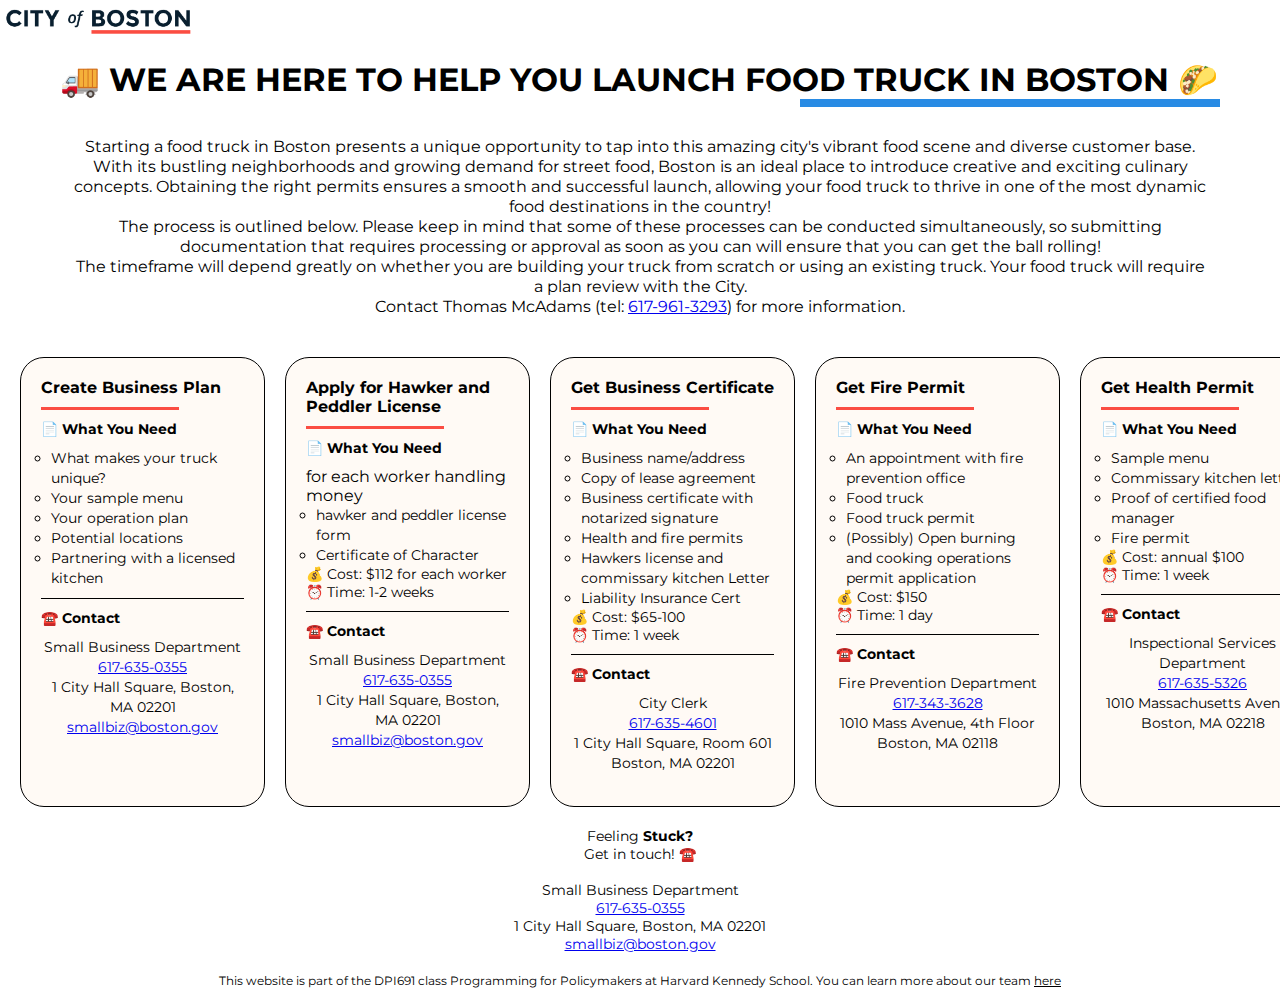
==== index.html @ a2e69d88 "fixed small card formats" ====
<!DOCTYPE html>
<html lang="en">
<head>
    <meta charset="UTF-8">
    <meta name="viewport" content="width=device-width, initial-scale=1.0">
    <title>Food Truck Launch Guide</title>
    <link href="https://fonts.googleapis.com/css2?family=Montserrat:wght@400;700;800&display=swap" rel="stylesheet">
    <link href="https://fonts.googleapis.com/css?family=Lora" rel="stylesheet">
    <link rel="stylesheet" href="styles-mainpage.css">
</head>
<body>

    <div class="logo">
        <img src="images/city-boston-logo.png" alt="Boston Food Truck Logo" class="logo-image">
    </div>

    <header>
        <h1>🚚 WE ARE HERE TO HELP YOU LAUNCH FOOD TRUCK IN BOSTON 🌮</h1>
        <div class="header-accent"></div>
    </header>

    <main>
        <p class="intro-text">
            Starting a food truck in Boston presents a unique opportunity to tap into this amazing city's vibrant food scene and diverse customer base. With its bustling neighborhoods and growing demand for street food, Boston is an ideal place to introduce creative and exciting culinary concepts.
            Obtaining the right permits ensures a smooth and successful launch, allowing your food truck to thrive in one of the most dynamic food destinations in the country!<br>
            The process is outlined below. Please keep in mind that some of these processes can be conducted simultaneously, so submitting documentation that requires processing or approval as soon as you can will ensure that you can get the ball rolling!<br>
            The timeframe will depend greatly on whether you are building your truck from scratch or using an existing truck. Your food truck will require a plan review with the City.<br>
            Contact Thomas McAdams (tel: <a href="tel:617-961-3293">617-961-3293</a>) for more information. 
        </p>

        <div class="steps-wrapper">
            <div class="steps-container">
                <!-- Card 1 -->
                <div class="step-card" data-card-src="card_expanded/card_exp1.html">
                    <h2>Create Business Plan</h2>
                    <div class="accent-line"></div>
                    <h3>📄 What You Need</h3>
                    <ul>
                        <li>What makes your truck unique?</li>
                        <li>Your sample menu</li>
                        <li>Your operation plan</li>
                        <li>Potential locations</li>
                        <li>Partnering with a licensed kitchen</li>
                     </ul>
                     <div class="contact-section">
                        <h3>☎️ Contact</h3>
                        <address>
                            Small Business Department<br>
                            <a href="tel:617-635-0355">617-635-0355</a><br>
                            1 City Hall Square, Boston, MA 02201<br>
                            <a href="mailto:smallbiz@boston.gov">smallbiz@boston.gov</a>
                        </address>
                    </div>
                </div>

                 <!-- Card 2 -->
                 <div class="step-card" data-card-src="card_expanded/card_exp2.html">
                    <h2>Apply for Hawker and Peddler License</h2>
                    <div class="accent-line"></div>
                    <h3>📄 What You Need</h3>
                    <p>for each worker handling money</p>
                    <ul>
                        <li>hawker and peddler license form</li>
                        <li>Certificate of Character</li>
                    </ul>
                    <div class="cost-time">
                        <p>💰 Cost: $112 for each worker</p>
                        <p>⏰ Time: 1-2 weeks</p>
                    </div>
                    <div class="contact-section">
                        <h3>☎️ Contact</h3>
                        <address>
                            Small Business Department<br>
                            <a href="tel:617-635-0355">617-635-0355</a><br>
                            1 City Hall Square, Boston, MA 02201<br>
                            <a href="mailto:smallbiz@boston.gov">smallbiz@boston.gov</a>
                        </address>
                    </div>
                </div>
        
                <!-- Card 3 -->
                <div class="step-card" data-card-src="card_expanded/card_exp3.html">
                    <h2>Get Business Certificate</h2>
                    <div class="accent-line"></div>
                    <h3>📄 What You Need</h3>
                    <ul>
                        <li>Business name/address</li>
                        <li>Copy of lease agreement</li>
                        <li>Business certificate with notarized signature</li>
                        <li>Health and fire permits</li>
                        <li>Hawkers license and commissary kitchen Letter</li>
                        <li>Liability Insurance Cert</li>
                    </ul>
                    <div class="cost-time">
                        <p>💰 Cost: $65-100</p>
                        <p>⏰ Time: 1 week</p>
                    </div>
                    <div class="contact-section">
                        <h3>☎️ Contact</h3>
                        <address>
                            City Clerk <br>
                            <a href="tel:617-635-4601">617-635-4601</a><br>
                            1 City Hall Square, Room 601 Boston, MA 02201
                        </address>
                    </div>
                </div>

                <!-- Card 4 -->
                <div class="step-card" data-card-src="card_expanded/card_exp4.html">
                    <h2>Get Fire Permit</h2>
                    <div class="accent-line"></div>
                    <h3>📄 What You Need</h3>
                    <ul>
                        <li>An appointment with fire prevention office </li>
                        <li>Food truck</li>
                        <li>Food truck permit</li>
                        <li>(Possibly) Open burning and cooking operations permit application</li>
                        
                    </ul>
                    <div class="cost-time">
                        <p>💰 Cost: $150</p>
                        <p>⏰ Time: 1 day</p>
                    </div>
                    <div class="contact-section">
                        <h3>☎️ Contact</h3>
                        <address>
                            Fire Prevention Department<br>
                            <a href="tel:617-343-3628">617-343-3628</a><br>
                            1010 Mass Avenue, 4th Floor Boston, MA 02118
                        </address>
                    </div>
                </div>
        
                <!-- Card 5 -->
                <div class="step-card" data-card-src="card_expanded/card_exp5.html">
                    <h2>Get Health Permit</h2>
                    <div class="accent-line"></div>
                    <h3>📄 What You Need</h3>
                    <ul>
                        <li>Sample menu</li>
                        <li>Commissary kitchen letter</li>
                        <li>Proof of certified food manager</li>
                        <li>Fire permit</li>  
                    </ul>
                    <div class="cost-time">
                        <p>💰 Cost: annual $100</p>
                        <p>⏰ Time: 1 week</p>
                    </div>
                    <div class="contact-section">
                        <h3>☎️ Contact</h3>
                        <address>
                            Inspectional Services Department<br>
                            <a href="tel:617-635-5326">617-635-5326</a><br>
                            1010 Massachusetts Avenue, Boston, MA 02218
                        </address>
                    </div>
                </div>


                <!-- Card 6 -->
                <div class="step-card" data-card-src="card_expanded/card_exp6.html">
                    <h2>Procure Insurance</h2>
                    <div class="accent-line"></div>
                    <h3>📄 What You Need</h3>
                    <ul>
                        <li>Certificate of liability insurance</li>
                    </ul>
                    <div class="contact-section">
                        <h3>☎️ Contact</h3>
                        <address>
                            Small Business Department<br>
                            <a href="tel:617-635-0355">617-635-0355</a><br>
                            1 City Hall Square, Boston, MA 02201<br>
                            <a href="mailto:smallbiz@boston.gov">smallbiz@boston.gov</a>
                        </address>
                    </div>
                </div>

                <!-- Card 7 -->
                <div class="step-card" data-card-src="card_expanded/card_exp7.html">
                    <h2>Submit Food Truck Permit Application</h2>
                    <div class="accent-line"></div>
                    <h3>📄 What You Need</h3>
                    <ul>
                        <li>Business certificate</li>
                        <li>Health permit</li>
                        <li>Fire/Open cooking permit</li>
                        <li>Hawkers/Paddlers licenses</li>
                        <li>Commissary kitchen letter</li>
                        <li>Premise permit</li>
                    </ul>
                    <div class="cost-time">
                        <p>💰 Cost: $500</p>
                        <p>⏰ Time: 1 week</p>
                    </div>
                    <div class="contact-section">
                        <h3>☎️ Contact</h3>
                        <address>
                            Small Business Department<br>
                            <a href="tel:617-635-0355">617-635-0355</a><br>
                            1 City Hall Square, Boston, MA 02201<br>
                            <a href="mailto:smallbiz@boston.gov">smallbiz@boston.gov</a>
                        </address>
                    </div>
                </div>

                <!-- Card 8 -->
                <div class="step-card" data-card-src="card_expanded/card_exp8.html">
                    <h2>Choose Vending Location</h2>
                    <div class="accent-line"></div>
                    <h3>📄 If public:</h3>
                      <ul>
                        <li>Wait to be assigned to an available site</li>
                        <li>Apply to the next public site lottery</li>
                     </ul>
                    <h3>📄 If private:</h3>
                    <ul>
                        <li>Start vending at your designated spot</li>
                    </ul>
                    <div class="cost-time">
                    <p>⏰ Time: 2 weeks</p>
                    </div>
                    <div class="contact-section">
                        <h3>☎️ Contact</h3>
                        <address>
                            Small Business Department<br>
                            <a href="tel:617-635-0355">617-635-0355</a><br>
                            1 City Hall Square, Boston, MA 02201<br>
                            <a href="mailto:smallbiz@boston.gov">smallbiz@boston.gov</a>
                        </address>
                    </div>
                </div>
               
    </main>

    <p class="contact-text">
         Feeling <strong> Stuck? </strong> <br> Get in touch! ☎️ <br>
         <br>   
            Small Business Department<br>
            <a href="tel:617-635-0355">617-635-0355</a><br>
            1 City Hall Square, Boston, MA 02201<br>
            <a href="mailto:smallbiz@boston.gov">smallbiz@boston.gov</a>
    </p>



    <footer>
        <p>This website is part of the DPI691 class Programming for Policymakers at Harvard Kennedy School. You can learn more about our team <a href="#">here</a></p>
    </footer>

    <!-- Add this modal structure -->
    <div id="modal" class="modal">
        <div class="modal-content">
            <span class="close-modal">&times;</span>
            <div id="modal-content-container"></div>
        </div>
    </div>

    <!-- Load JavaScript at the end of body -->
    <script src="script.js"></script>
</body>
</html>
---- styles-mainpage.css ----
:root {
    --primary-blue: #288BE4;
    --primary-red: #FB4D42;
    --dark-blue: #091F2F;
    --bg-cream: #FFFAF5;
}

* {
    margin: 0;
    padding: 0;
    box-sizing: border-box;
}

body {
    font-family: 'Montserrat', sans-serif;
    background: FFFFFF;
    min-width: 320px;
}

.navigation {
    position: absolute;
    top: 0px;
    right: 0px;
    display: flex;
    gap: 0px;
}

.nav-btn {
    padding: 11px 40px;
    border: 1px solid black;
    font-size: 20px;
    font-weight: 700;
    color: white;
    cursor: pointer;
}

.process { background-color: var(--dark-blue); }
.resources { background-color: var(--primary-red); }
.about { background-color: var(--primary-blue); }

.logo {
    position: absolute;
    top: 0px;
    left: 0px;
    width: 200px;
    height: auto;
    z-index: 100;
}

.logo-image {
    width: 100%;
    height: auto;
    display: block;
}

header {
    padding: 60px 60px 10px;
    position: relative;
}

#header-mainpage {
    color: var(--dark-blue);
    font-size: 32px;
    font-weight: 800;
    margin-bottom: 10px;
    margin-top: 20px;
    text-align: center;
}

.header-accent {
    width: 420px;
    height: 8px;
    background: var(--primary-blue);
    margin-left: auto;
}

.intro-text {
    max-width: 1172px;
    margin: 0 auto;
    text-align: center;
    line-height: 20px;
    font-size: 16px;
    padding: 20px;
}

.cost-time {
    font-size: 14px;
}

.steps-wrapper {
    width: 100%;
    overflow-x: auto;
    padding: 20px 0;
}

.steps-container {
    display: inline-flex;
    gap: 20px;
    padding: 0 20px;
    min-width: min-content;
    margin: 0 auto;
}

.step-card {
    width: 245px;
    height: 450px;
    flex: 0 0 auto;
    background: var(--bg-cream);
    border-radius: 24px;
    border: 1px solid black;
    padding: 20px;
}

.accent-line {
    width: 138px;
    height: 3px;
    background: var(--primary-red);
    margin: 10px 0;
}

.step-card h2 {
    font-size: 16px;
    font-weight: 700;
}

.step-card h3 {
    font-size: 14px;
    font-weight: 700;
    margin: 10px 0 10px;
    text-align: left;
}

.step-card ul {
    list-style: circle;
    padding: 0;
    margin-left: 10px;
    line-height: 20px;
    font-size: 14px;
}

.contact-text {
    font-size: 14px;
    font-weight: 400;
    margin: 0;
    text-align: center;
}

.contact-section {
    border-top: 1px solid black;
    padding-top: 15 10px;
    text-align: center;
    margin-top: 10px;
    margin-bottom: 10px;
}

address {
    font-style: normal;
    line-height: 20px;
    font-size: 14px;
}

.progress-section {
    display: flex;
    justify-content: space-between;
    align-items: center;
    padding: 20px;
    max-width: 1200px;
    margin: 0 auto;
}

footer {
    text-align: center;
    padding: 20px;
    font-size: 12px;
}

footer a {
    color: black;
    text-decoration: underline;
}

.steps-wrapper {
    width: 100%;
    overflow-x: auto;  /* Enables horizontal scrolling */
    padding: 20px 0;
}

.steps-container {
    display: inline-flex;  /* Makes cards flow horizontally */
    gap: 20px;  /* Space between cards */
    padding: 0 20px;
    min-width: min-content;  /* Ensures container can grow to fit all cards */
}

.step-card {
    width: 245px;  /* Fixed width for each card */
    height: 450px;
    flex: 0 0 auto;  /* Prevents cards from shrinking */
    background: var(--bg-cream);
    border-radius: 24px;
    border: 1px solid black;
    padding: 20px;
    cursor: pointer;
    transition: transform 0.2s;
}

.step-card:hover {
    transform: scale(1.02);
}
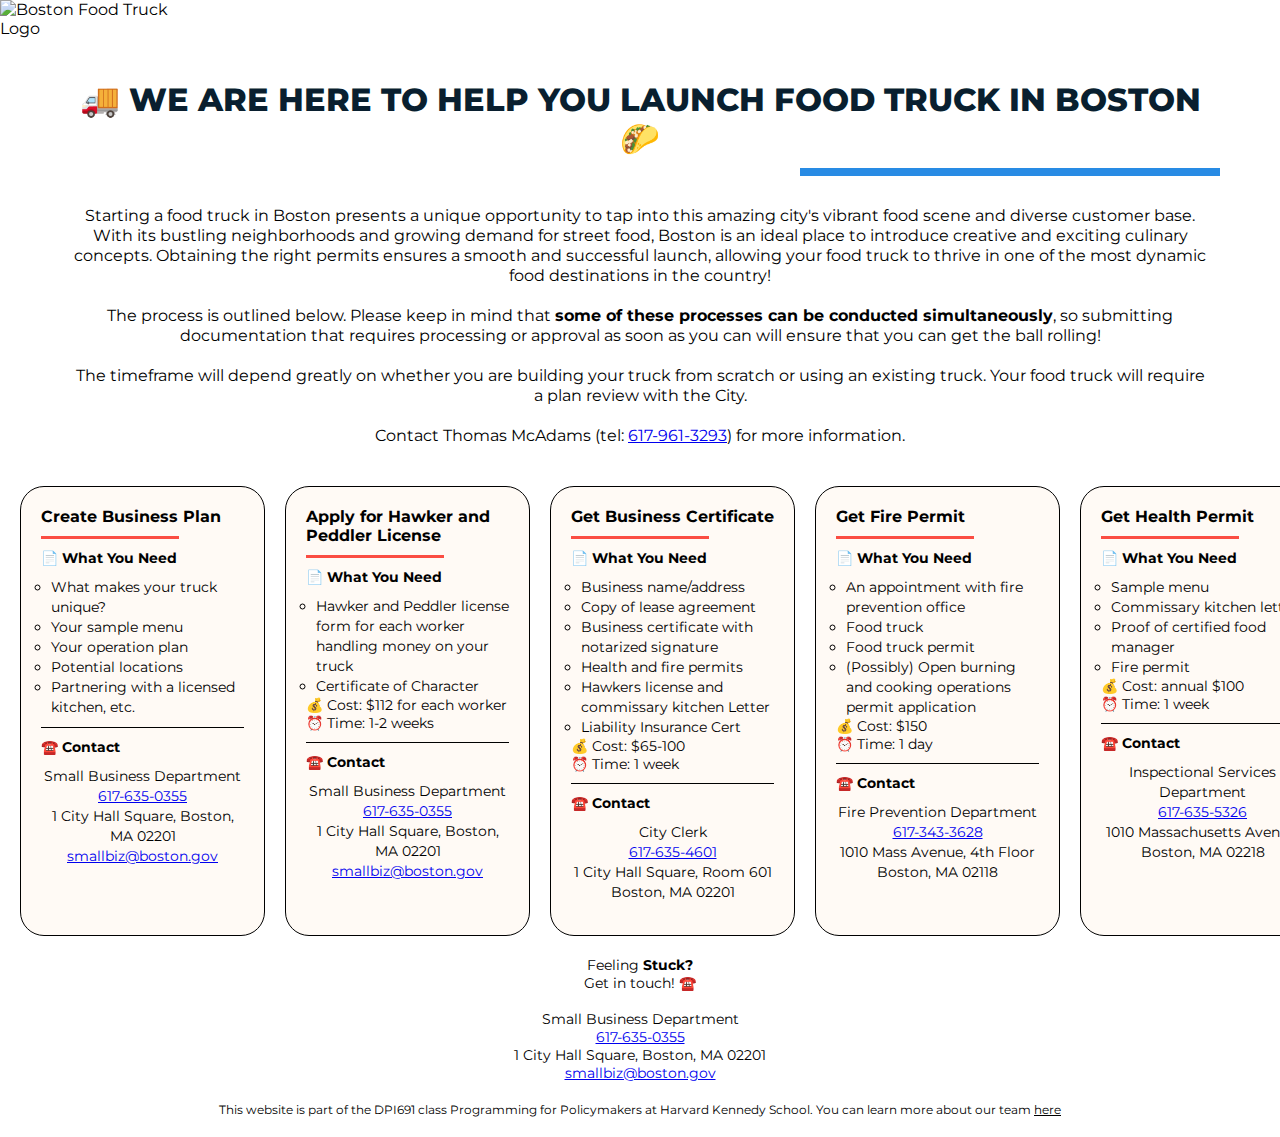
==== commit 458c1194: "Merge branch 'master' into zuka-last" ====
--- a/index.html
+++ b/index.html
@@ -15,17 +15,17 @@
     </div>
 
     <header>
-        <h1>🚚 WE ARE HERE TO HELP YOU LAUNCH FOOD TRUCK IN BOSTON 🌮</h1>
+        <div id="header-mainpage">🚚 WE ARE HERE TO HELP YOU LAUNCH FOOD TRUCK IN BOSTON 🌮</div>
         <div class="header-accent"></div>
     </header>
 
     <main>
         <p class="intro-text">
             Starting a food truck in Boston presents a unique opportunity to tap into this amazing city's vibrant food scene and diverse customer base. With its bustling neighborhoods and growing demand for street food, Boston is an ideal place to introduce creative and exciting culinary concepts.
-            Obtaining the right permits ensures a smooth and successful launch, allowing your food truck to thrive in one of the most dynamic food destinations in the country!<br>
-            The process is outlined below. Please keep in mind that some of these processes can be conducted simultaneously, so submitting documentation that requires processing or approval as soon as you can will ensure that you can get the ball rolling!<br>
-            The timeframe will depend greatly on whether you are building your truck from scratch or using an existing truck. Your food truck will require a plan review with the City.<br>
-            Contact Thomas McAdams (tel: <a href="tel:617-961-3293">617-961-3293</a>) for more information. 
+            Obtaining the right permits ensures a smooth and successful launch, allowing your food truck to thrive in one of the most dynamic food destinations in the country!<br><br>
+            The process is outlined below. Please keep in mind that <strong>some of these processes can be conducted simultaneously</strong>, so submitting documentation that requires processing or approval as soon as you can will ensure that you can get the ball rolling!<br><br>
+            The timeframe will depend greatly on whether you are building your truck from scratch or using an existing truck. Your food truck will require a plan review with the City.<br><br>
+            Contact Thomas McAdams (tel: <a href=tel:617-961-3293>617-961-3293</a>) for more information. 
         </p>
 
         <div class="steps-wrapper">
@@ -40,7 +40,8 @@
                         <li>Your sample menu</li>
                         <li>Your operation plan</li>
                         <li>Potential locations</li>
-                        <li>Partnering with a licensed kitchen</li>
+                        <li>Partnering with a licensed kitchen, etc.</li>
+                        
                      </ul>
                      <div class="contact-section">
                         <h3>☎️ Contact</h3>
@@ -58,9 +59,8 @@
                     <h2>Apply for Hawker and Peddler License</h2>
                     <div class="accent-line"></div>
                     <h3>📄 What You Need</h3>
-                    <p>for each worker handling money</p>
-                    <ul>
-                        <li>hawker and peddler license form</li>
+                    <ul>
+                        <li>Hawker and Peddler license form for each worker handling money on your truck</li>
                         <li>Certificate of Character</li>
                     </ul>
                     <div class="cost-time">
@@ -111,11 +111,12 @@
                     <div class="accent-line"></div>
                     <h3>📄 What You Need</h3>
                     <ul>
+                      
                         <li>An appointment with fire prevention office </li>
                         <li>Food truck</li>
                         <li>Food truck permit</li>
                         <li>(Possibly) Open burning and cooking operations permit application</li>
-                        
+
                     </ul>
                     <div class="cost-time">
                         <p>💰 Cost: $150</p>
@@ -164,6 +165,9 @@
                     <h3>📄 What You Need</h3>
                     <ul>
                         <li>Certificate of liability insurance</li>
+                        <li>Contact insurance provider</li>
+                        <li>Buy insurance</li>
+                        <li>Ask for certificate of liability from insurance provider</li>
                     </ul>
                     <div class="contact-section">
                         <h3>☎️ Contact</h3>
@@ -188,6 +192,7 @@
                         <li>Hawkers/Paddlers licenses</li>
                         <li>Commissary kitchen letter</li>
                         <li>Premise permit</li>
+
                     </ul>
                     <div class="cost-time">
                         <p>💰 Cost: $500</p>
@@ -212,14 +217,15 @@
                       <ul>
                         <li>Wait to be assigned to an available site</li>
                         <li>Apply to the next public site lottery</li>
-                     </ul>
+                      </ul>
+                      <div class="cost-time">
+                        <p>💰 Cost: $50-750 per month</p>
+                      </div>
                     <h3>📄 If private:</h3>
                     <ul>
                         <li>Start vending at your designated spot</li>
                     </ul>
-                    <div class="cost-time">
-                    <p>⏰ Time: 2 weeks</p>
-                    </div>
+                    
                     <div class="contact-section">
                         <h3>☎️ Contact</h3>
                         <address>
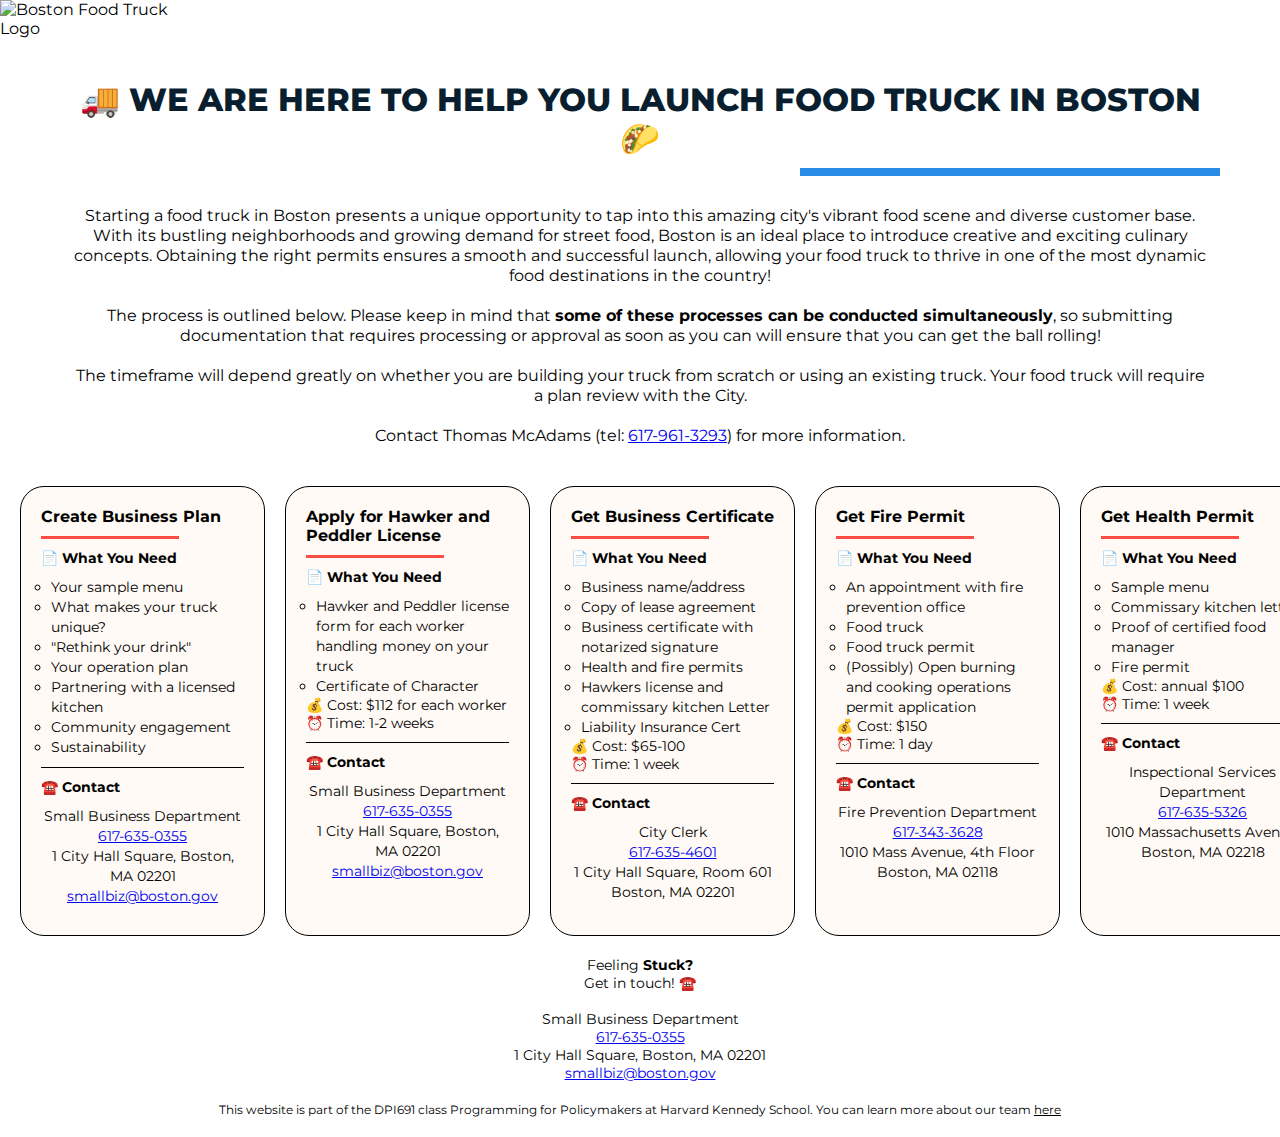
==== commit 8f1ba856: "small card 1 fix" ====
--- a/index.html
+++ b/index.html
@@ -36,12 +36,14 @@
                     <div class="accent-line"></div>
                     <h3>📄 What You Need</h3>
                     <ul>
+                        <li>Your sample menu</li>
                         <li>What makes your truck unique?</li>
-                        <li>Your sample menu</li>
+                        <li>"Rethink your drink"</li>
                         <li>Your operation plan</li>
-                        <li>Potential locations</li>
-                        <li>Partnering with a licensed kitchen, etc.</li>
-                        
+                    
+                        <li>Partnering with a licensed kitchen</li>
+                        <li>Community engagement</li>
+                        <li>Sustainability</li>
                      </ul>
                      <div class="contact-section">
                         <h3>☎️ Contact</h3>
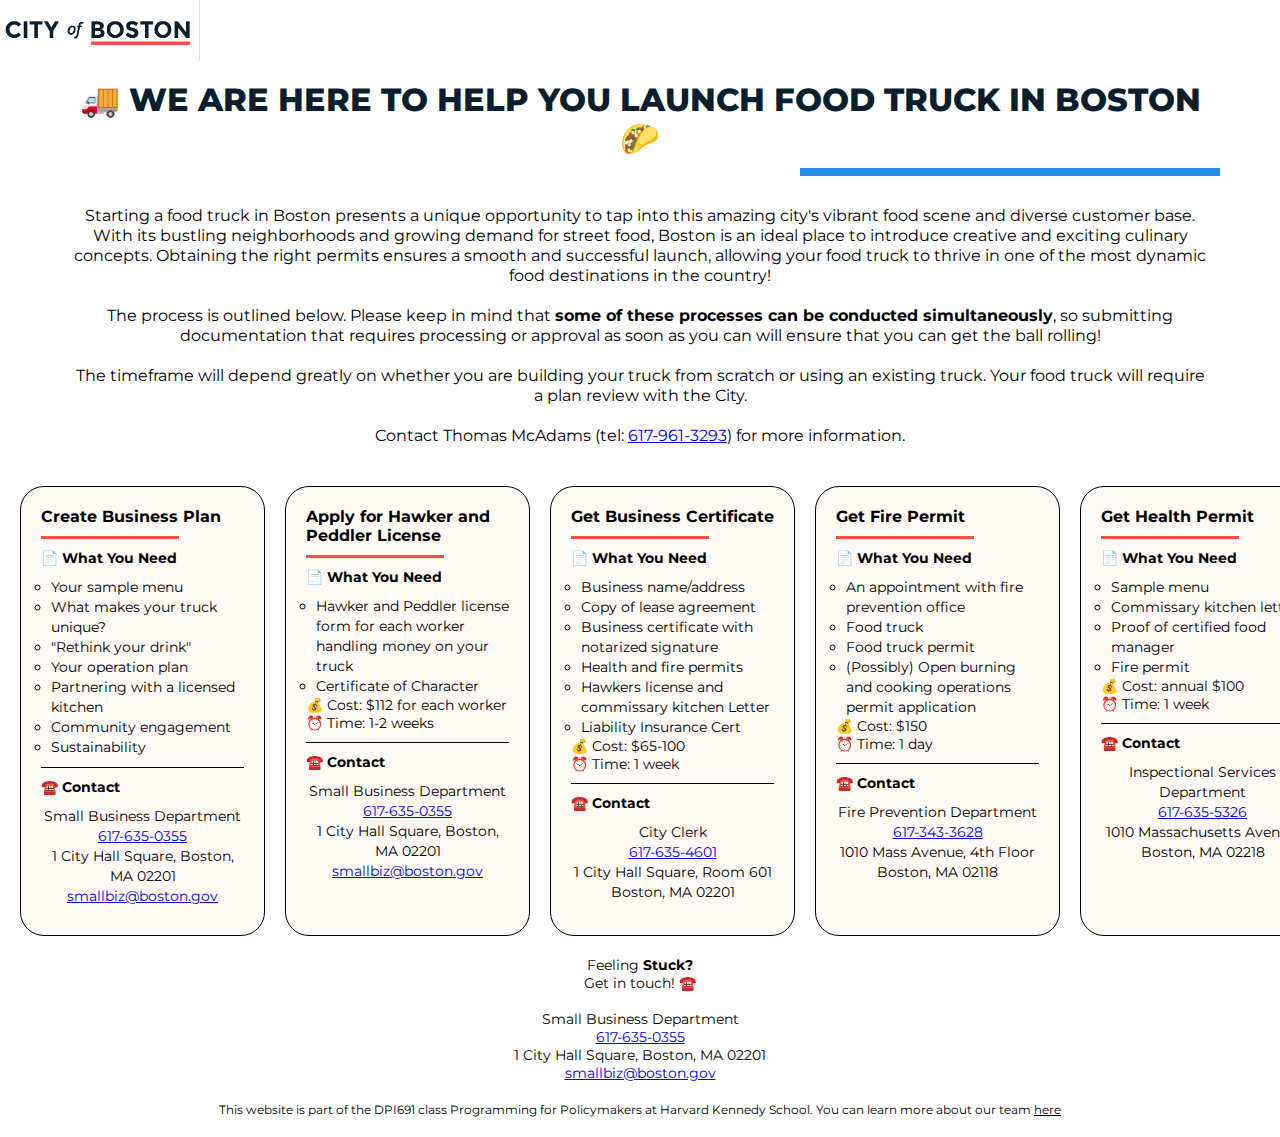
==== commit 88dcead8: "Update index.html" ====
--- a/index.html
+++ b/index.html
@@ -11,7 +11,7 @@
 <body>
 
     <div class="logo">
-        <img src="images/city-boston-logo.png" alt="Boston Food Truck Logo" class="logo-image">
+        <img src="city-boston-logo.png" alt="Boston Food Truck Logo" class="logo-image">
     </div>
 
     <header>
@@ -267,4 +267,4 @@
     <!-- Load JavaScript at the end of body -->
     <script src="script.js"></script>
 </body>
-</html>+</html>
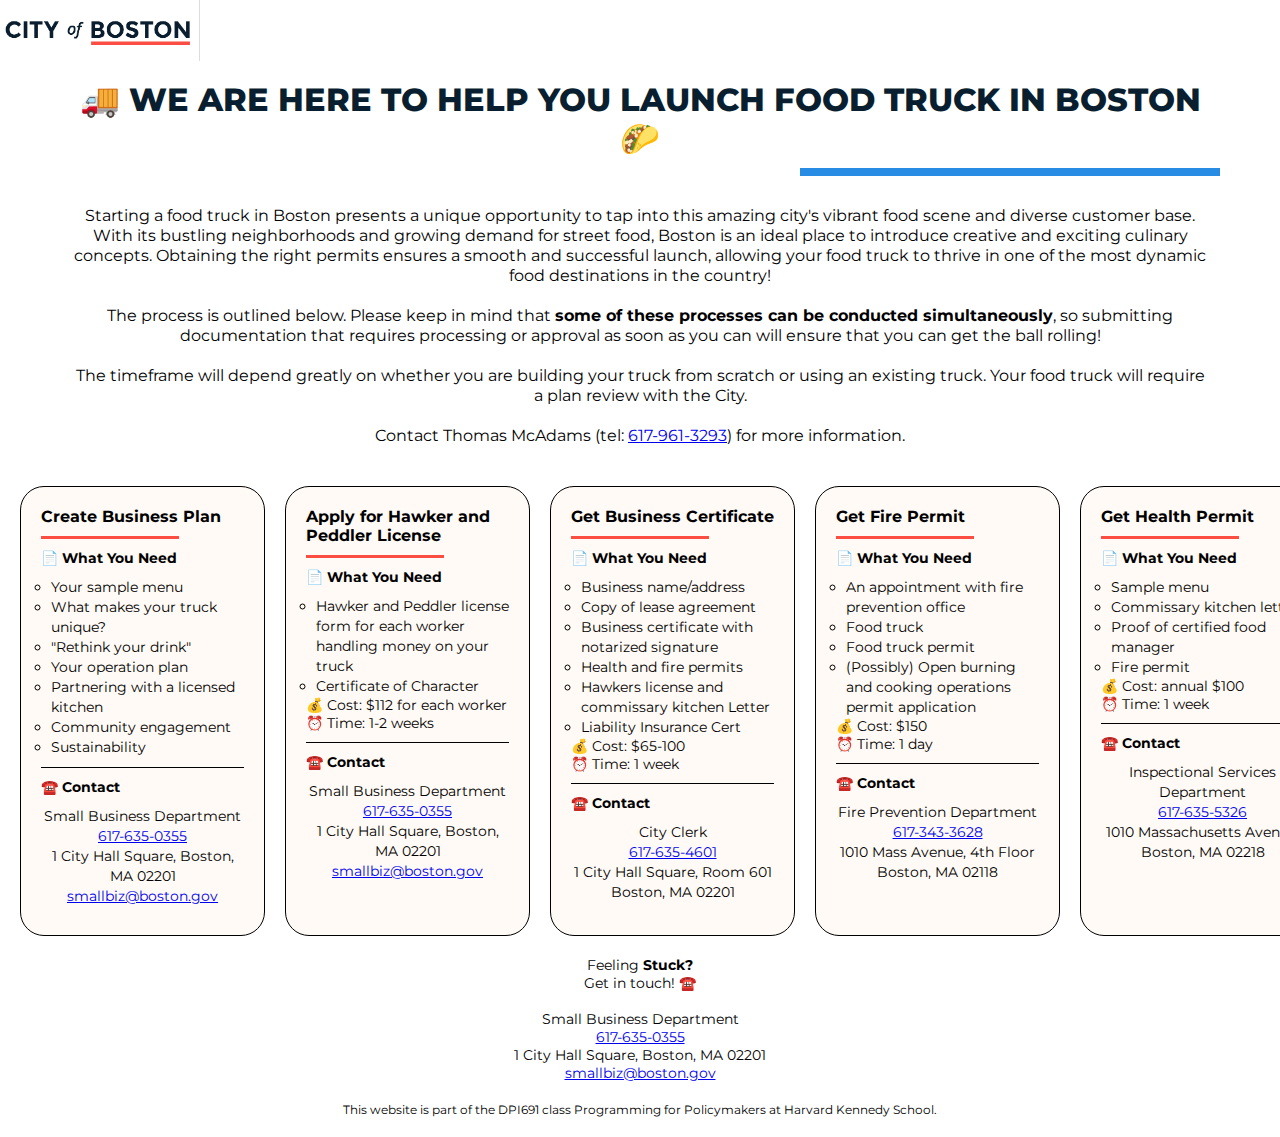
==== commit 5a7ef36c: "Merge branch 'master' of github.com:code4policy/food-trucks into member-thames commit" ====
--- a/index.html
+++ b/index.html
@@ -253,7 +253,7 @@
 
 
     <footer>
-        <p>This website is part of the DPI691 class Programming for Policymakers at Harvard Kennedy School. You can learn more about our team <a href="#">here</a></p>
+        <p>This website is part of the DPI691 class Programming for Policymakers at Harvard Kennedy School.</p>
     </footer>
 
     <!-- Add this modal structure -->
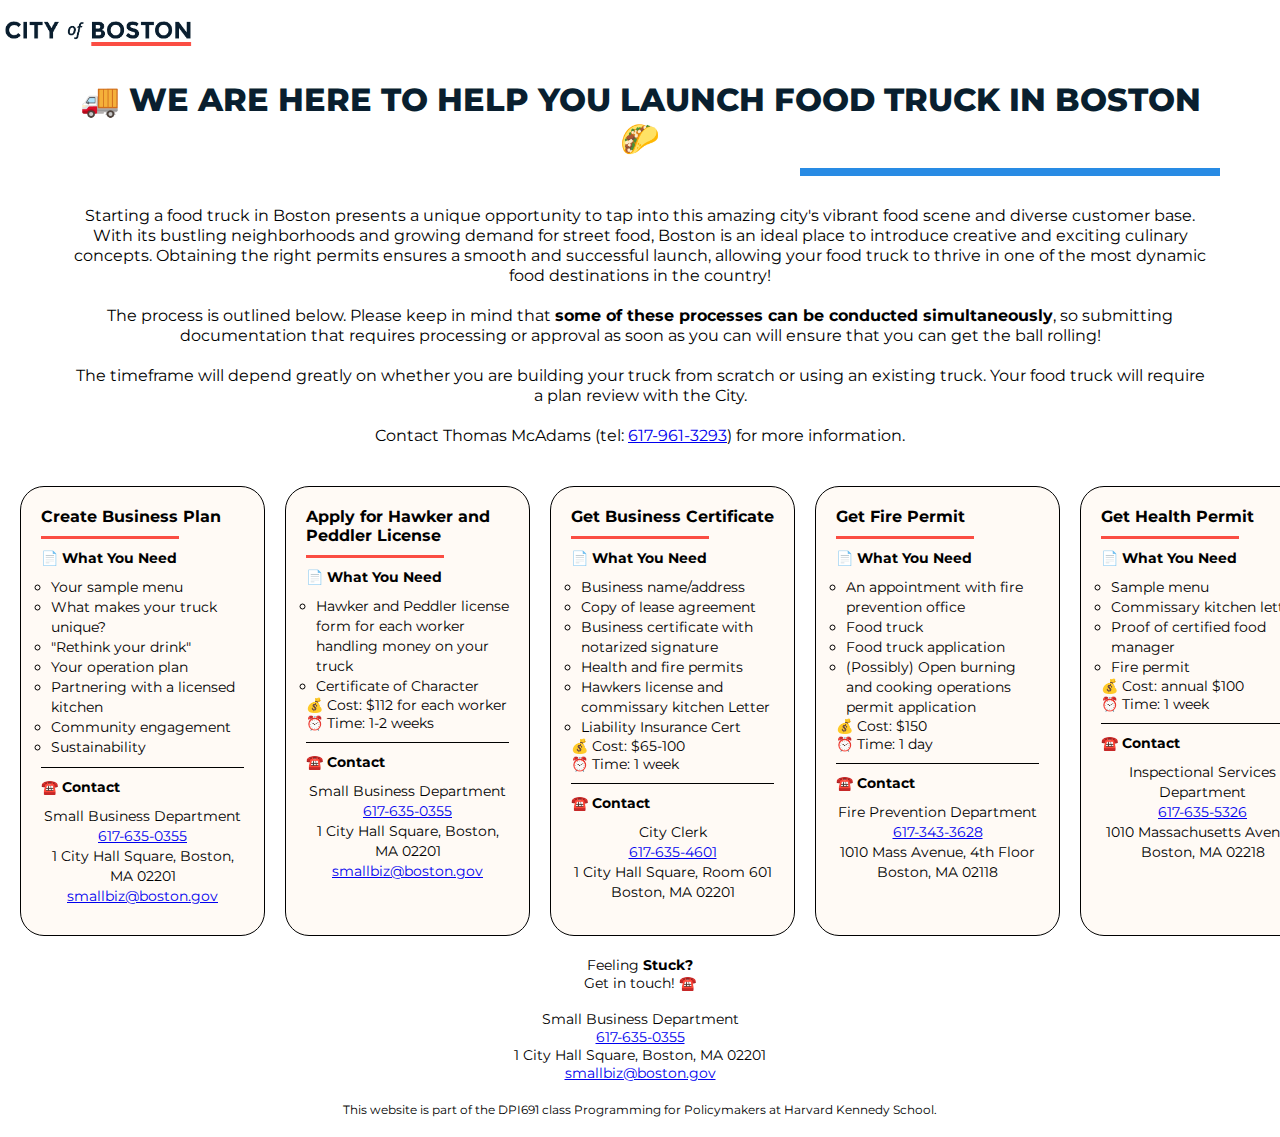
==== commit 8ef67561: "small card update" ====
--- a/index.html
+++ b/index.html
@@ -116,7 +116,7 @@
                       
                         <li>An appointment with fire prevention office </li>
                         <li>Food truck</li>
-                        <li>Food truck permit</li>
+                        <li>Food truck application</li>
                         <li>(Possibly) Open burning and cooking operations permit application</li>
 
                     </ul>
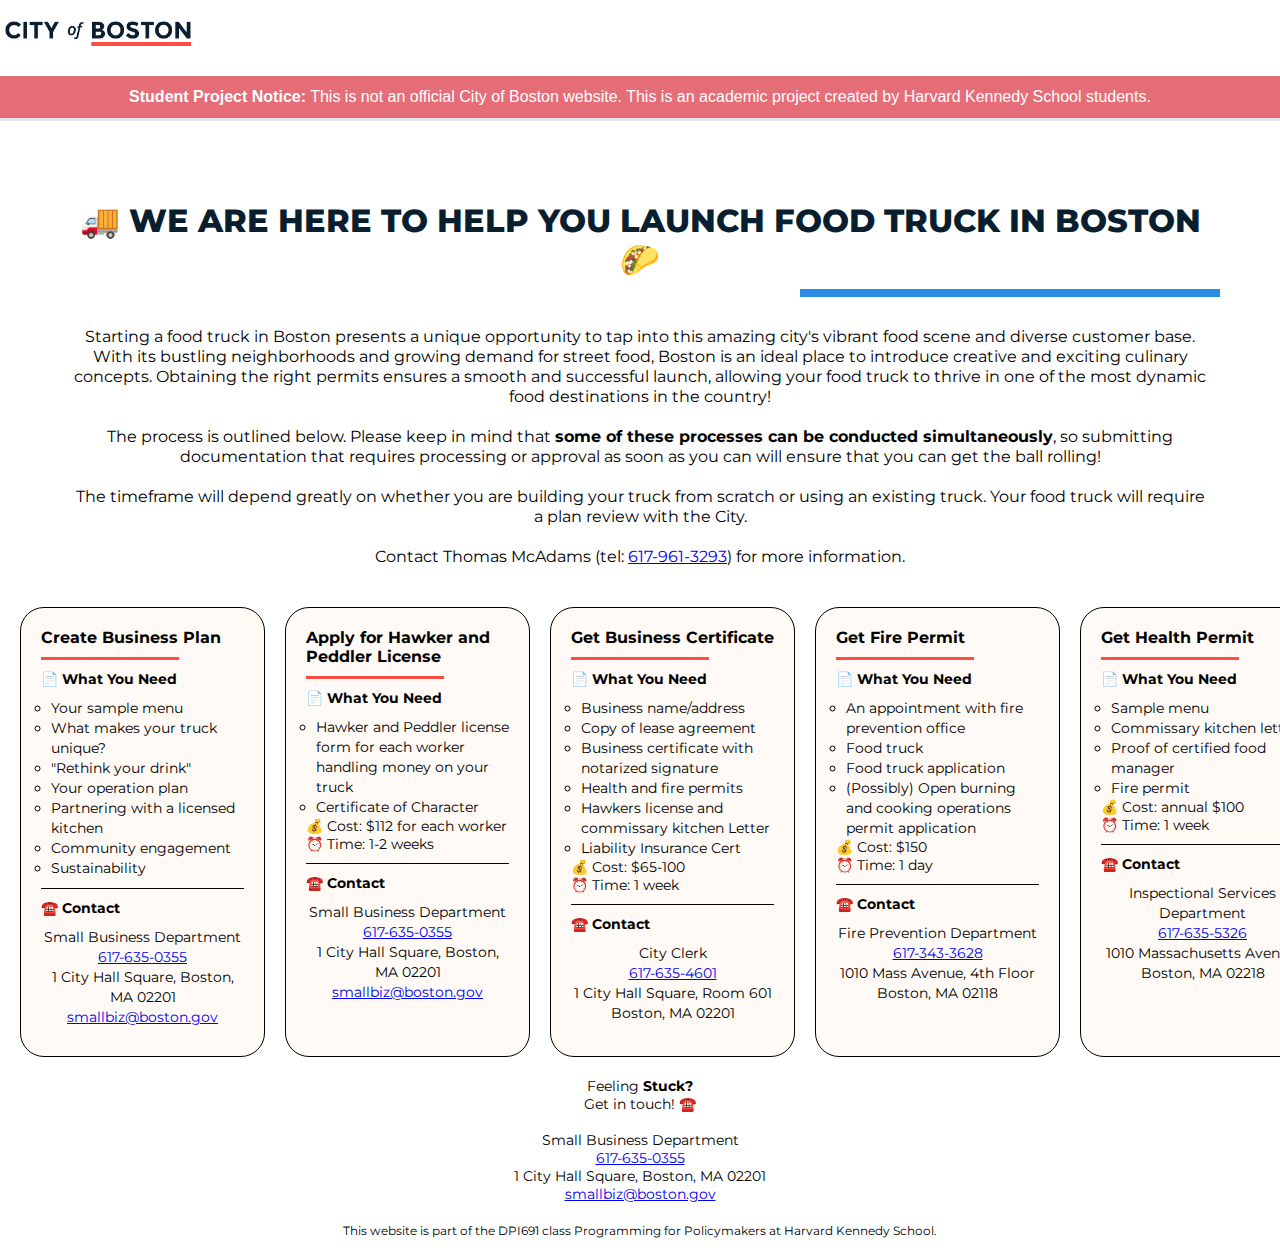
==== commit 79460f0e: "added a student disclaimer as instructed by Hilea" ====
--- a/index.html
+++ b/index.html
@@ -9,9 +9,15 @@
     <link rel="stylesheet" href="styles-mainpage.css">
 </head>
 <body>
-
     <div class="logo">
         <img src="city-boston-logo.png" alt="Boston Food Truck Logo" class="logo-image">
+    </div> <br> <br> <br> <br> 
+
+    <div class="disclaimer-banner">
+        <div class="disclaimer-content">
+            <span class="disclaimer-emphasis">Student Project Notice:</span>
+            This is not an official City of Boston website. This is an academic project created by Harvard Kennedy School students.
+        </div>
     </div>
 
     <header>
@@ -213,7 +219,7 @@
 
                 <!-- Card 8 -->
                 <div class="step-card" data-card-src="card_expanded/card_exp8.html">
-                    <h2>Choose Vending Location</h2>
+                    <h2>Choose Location</h2>
                     <div class="accent-line"></div>
                     <h3>📄 If public:</h3>
                       <ul>
--- a/styles-mainpage.css
+++ b/styles-mainpage.css
@@ -206,4 +206,28 @@
 
 .step-card:hover {
     transform: scale(1.02);
-}+}
+
+.disclaimer-banner {
+    background-color: rgba(220, 53, 69, 0.9);
+    border-bottom: 3px solid #DEE2E6;
+    padding: 12px 24px;
+    text-align: center;
+    font-family: Arial, sans-serif;
+    position: center;
+    top: 10;
+    z-index: 10;
+    opacity: .8;
+}
+
+.disclaimer-content {
+    max-width: 1200px;
+    margin: 0 auto;
+    color: white;
+    font-size: 16px;
+}
+
+.disclaimer-emphasis {
+    color: white;
+    font-weight: bold;
+}
